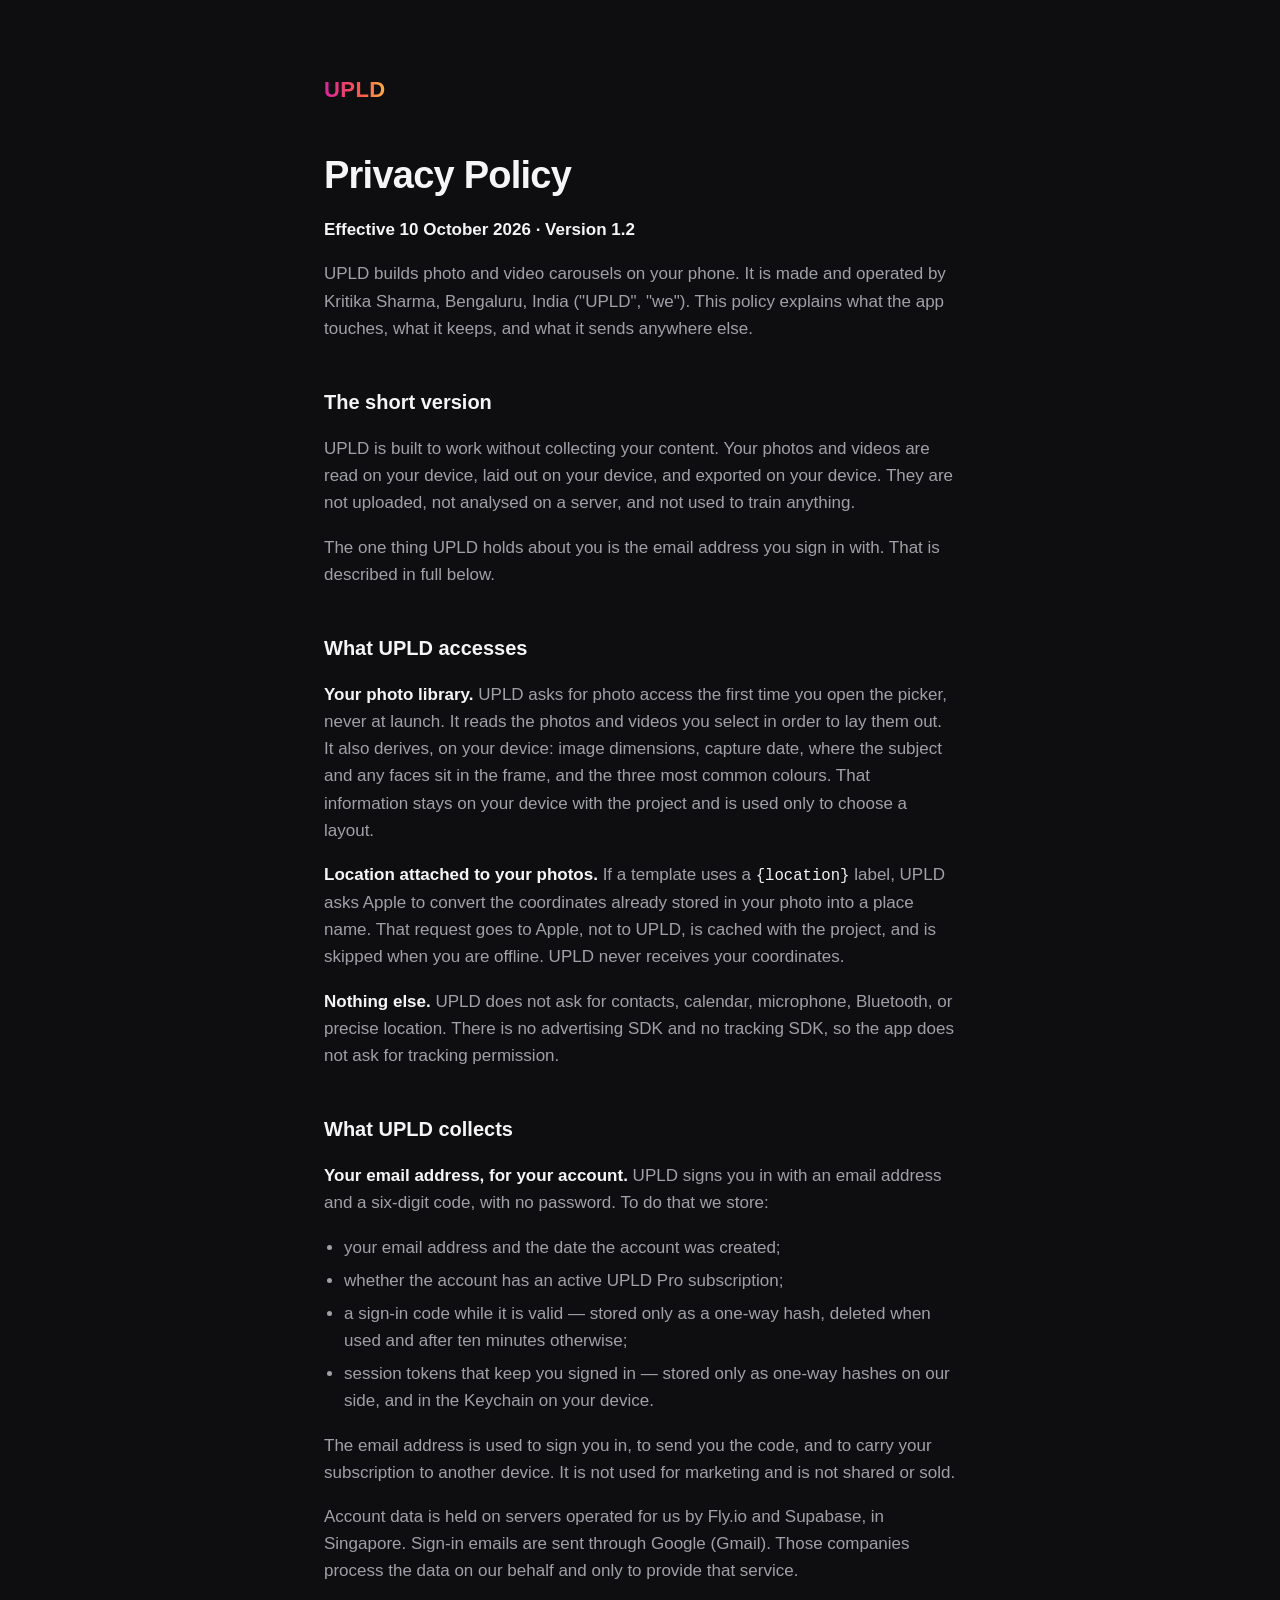
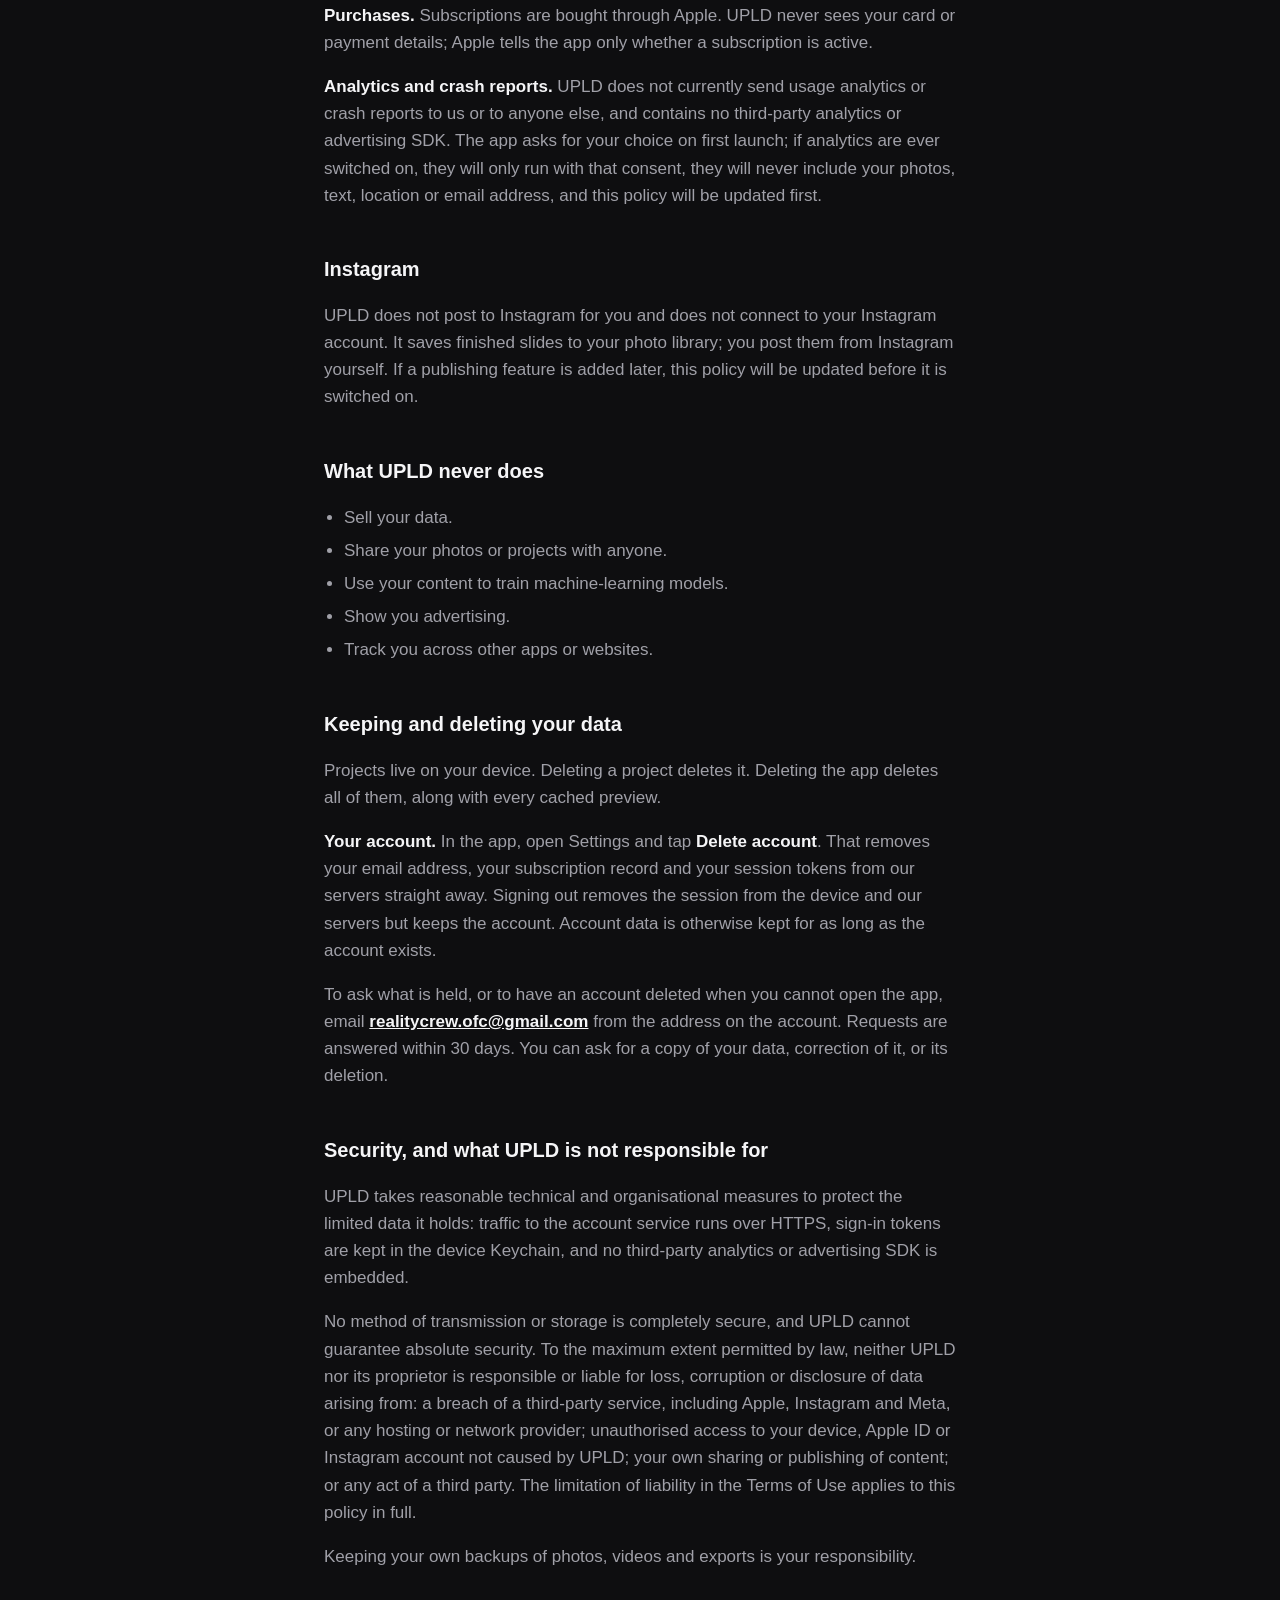
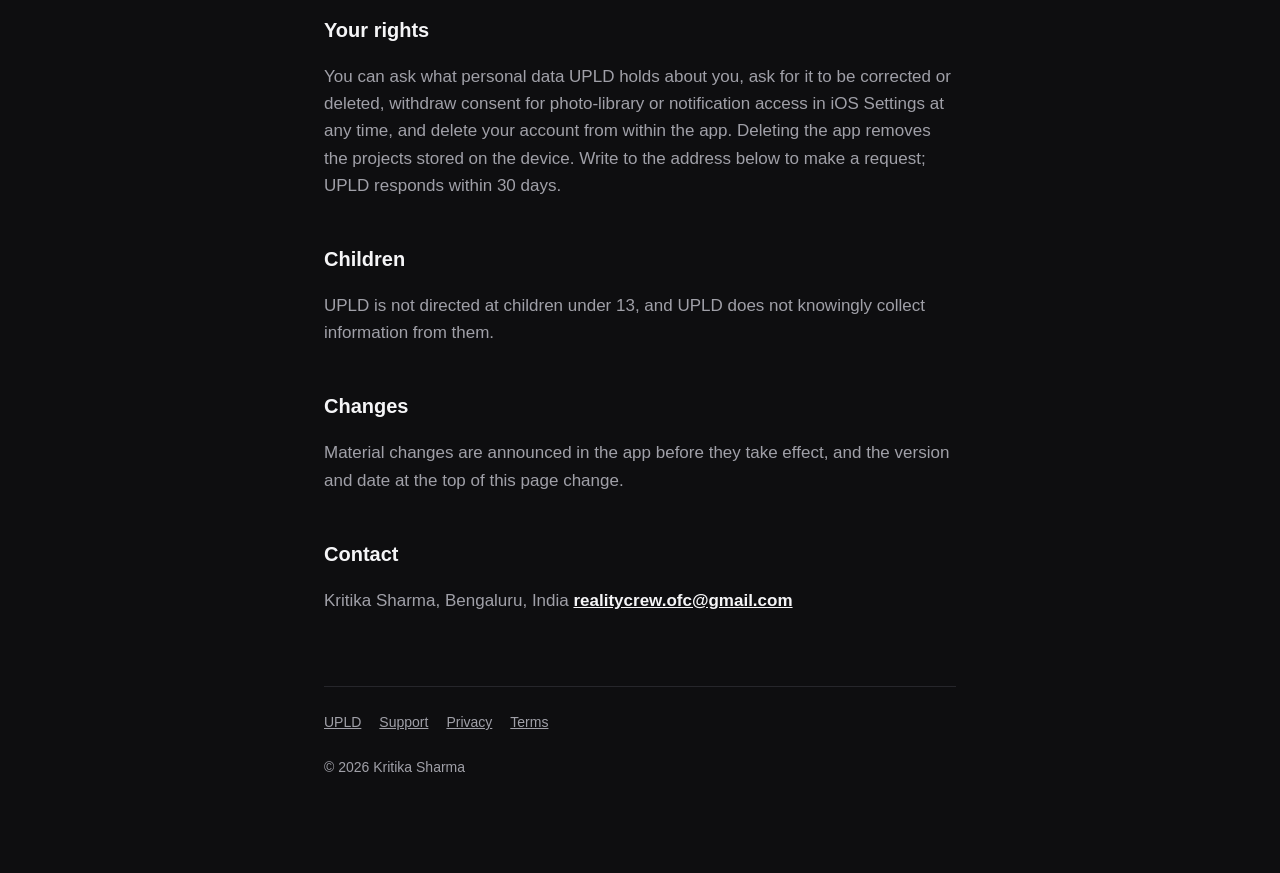
==== privacy.html @ e2f3b29d "Privacy Policy and Terms of Use" ====
<!doctype html>
<html lang="en"><head><meta charset="utf-8"><meta name="viewport" content="width=device-width,initial-scale=1">
<title>UPLD Privacy Policy</title>
<meta name="description" content="What UPLD accesses, what it keeps and what it sends anywhere else.">
<link rel="stylesheet" href="style.css"></head>
<body><main class="doc">
<a class="mark" href="./">UPLD</a>
<h1>Privacy Policy</h1>
<p><strong>Effective 10 October 2026 · Version 1.2</strong></p>
<p>UPLD builds photo and video carousels on your phone. It is made and operated by Kritika Sharma, Bengaluru, India ("UPLD", "we"). This policy explains what the app touches, what it keeps, and what it sends anywhere else.</p>
<h2>The short version</h2>
<p>UPLD is built to work without collecting your content. Your photos and videos are read on your device, laid out on your device, and exported on your device. They are not uploaded, not analysed on a server, and not used to train anything.</p>
<p>The one thing UPLD holds about you is the email address you sign in with. That is described in full below.</p>
<h2>What UPLD accesses</h2>
<p><strong>Your photo library.</strong> UPLD asks for photo access the first time you open the picker, never at launch. It reads the photos and videos you select in order to lay them out. It also derives, on your device: image dimensions, capture date, where the subject and any faces sit in the frame, and the three most common colours. That information stays on your device with the project and is used only to choose a layout.</p>
<p><strong>Location attached to your photos.</strong> If a template uses a <code>{location}</code> label, UPLD asks Apple to convert the coordinates already stored in your photo into a place name. That request goes to Apple, not to UPLD, is cached with the project, and is skipped when you are offline. UPLD never receives your coordinates.</p>
<p><strong>Nothing else.</strong> UPLD does not ask for contacts, calendar, microphone, Bluetooth, or precise location. There is no advertising SDK and no tracking SDK, so the app does not ask for tracking permission.</p>
<h2>What UPLD collects</h2>
<p><strong>Your email address, for your account.</strong> UPLD signs you in with an email address and a six-digit code, with no password. To do that we store:</p>
<ul><li>your email address and the date the account was created;</li><li>whether the account has an active UPLD Pro subscription;</li><li>a sign-in code while it is valid — stored only as a one-way hash, deleted when used and after ten minutes otherwise;</li><li>session tokens that keep you signed in — stored only as one-way hashes on our side, and in the Keychain on your device.</li></ul>
<p>The email address is used to sign you in, to send you the code, and to carry your subscription to another device. It is not used for marketing and is not shared or sold.</p>
<p>Account data is held on servers operated for us by Fly.io and Supabase, in Singapore. Sign-in emails are sent through Google (Gmail). Those companies process the data on our behalf and only to provide that service.</p>
<p><strong>Purchases.</strong> Subscriptions are bought through Apple. UPLD never sees your card or payment details; Apple tells the app only whether a subscription is active.</p>
<p><strong>Analytics and crash reports.</strong> UPLD does not currently send usage analytics or crash reports to us or to anyone else, and contains no third-party analytics or advertising SDK. The app asks for your choice on first launch; if analytics are ever switched on, they will only run with that consent, they will never include your photos, text, location or email address, and this policy will be updated first.</p>
<h2>Instagram</h2>
<p>UPLD does not post to Instagram for you and does not connect to your Instagram account. It saves finished slides to your photo library; you post them from Instagram yourself. If a publishing feature is added later, this policy will be updated before it is switched on.</p>
<h2>What UPLD never does</h2>
<ul><li>Sell your data.</li><li>Share your photos or projects with anyone.</li><li>Use your content to train machine-learning models.</li><li>Show you advertising.</li><li>Track you across other apps or websites.</li></ul>
<h2>Keeping and deleting your data</h2>
<p>Projects live on your device. Deleting a project deletes it. Deleting the app deletes all of them, along with every cached preview.</p>
<p><strong>Your account.</strong> In the app, open Settings and tap <strong>Delete account</strong>. That removes your email address, your subscription record and your session tokens from our servers straight away. Signing out removes the session from the device and our servers but keeps the account. Account data is otherwise kept for as long as the account exists.</p>
<p>To ask what is held, or to have an account deleted when you cannot open the app, email <strong><a href="mailto:realitycrew.ofc@gmail.com">realitycrew.ofc@gmail.com</a></strong> from the address on the account. Requests are answered within 30 days. You can ask for a copy of your data, correction of it, or its deletion.</p>
<h2>Security, and what UPLD is not responsible for</h2>
<p>UPLD takes reasonable technical and organisational measures to protect the limited data it holds: traffic to the account service runs over HTTPS, sign-in tokens are kept in the device Keychain, and no third-party analytics or advertising SDK is embedded.</p>
<p>No method of transmission or storage is completely secure, and UPLD cannot guarantee absolute security. To the maximum extent permitted by law, neither UPLD nor its proprietor is responsible or liable for loss, corruption or disclosure of data arising from: a breach of a third-party service, including Apple, Instagram and Meta, or any hosting or network provider; unauthorised access to your device, Apple ID or Instagram account not caused by UPLD; your own sharing or publishing of content; or any act of a third party. The limitation of liability in the Terms of Use applies to this policy in full.</p>
<p>Keeping your own backups of photos, videos and exports is your responsibility.</p>
<h2>Your rights</h2>
<p>You can ask what personal data UPLD holds about you, ask for it to be corrected or deleted, withdraw consent for photo-library or notification access in iOS Settings at any time, and delete your account from within the app. Deleting the app removes the projects stored on the device. Write to the address below to make a request; UPLD responds within 30 days.</p>
<h2>Children</h2>
<p>UPLD is not directed at children under 13, and UPLD does not knowingly collect information from them.</p>
<h2>Changes</h2>
<p>Material changes are announced in the app before they take effect, and the version and date at the top of this page change.</p>
<h2>Contact</h2>
<p>Kritika Sharma, Bengaluru, India <strong><a href="mailto:realitycrew.ofc@gmail.com">realitycrew.ofc@gmail.com</a></strong></p>
<footer><a href="./">UPLD</a><a href="support.html">Support</a><a href="privacy.html">Privacy</a><a href="terms.html">Terms</a><br><br>© 2026 Kritika Sharma</footer>
</main></body></html>
---- style.css ----
:root{--bg:#0e0e10;--ink:#f5f5f7;--dim:#a0a0a8;--line:#26262b;--card:#17171a}
*{box-sizing:border-box}
body{margin:0;background:var(--bg);color:var(--ink);font:17px/1.6 -apple-system,BlinkMacSystemFont,"Inter","Segoe UI",Roboto,sans-serif;-webkit-font-smoothing:antialiased}
main{max-width:680px;margin:0 auto;padding:72px 24px 96px}
.mark{font-weight:800;font-size:22px;letter-spacing:.02em;background:linear-gradient(90deg,#d6249f,#fd5949 60%,#fdb045);-webkit-background-clip:text;background-clip:text;color:transparent;text-decoration:none}
h1{font-size:44px;line-height:1.08;letter-spacing:-.02em;margin:56px 0 20px;text-wrap:balance}
h2{font-size:21px;margin:44px 0 10px}
p,li{color:var(--dim)}
p strong,li strong{color:var(--ink);font-weight:600}
ul{padding-left:20px}
a{color:var(--ink)}
.card{background:var(--card);border:1px solid var(--line);border-radius:18px;padding:22px 24px;margin:16px 0}
.card h2{margin-top:0}
footer{margin-top:72px;padding-top:24px;border-top:1px solid var(--line);font-size:14px;color:var(--dim)}
footer a{color:var(--dim);margin-right:18px}
@media (max-width:480px){h1{font-size:34px}main{padding-top:48px}}

.doc h1{font-size:38px;margin-top:48px}
.doc h2{font-size:20px}
.doc h3{font-size:17px;margin:28px 0 6px}
.doc code{font-family:ui-monospace,Menlo,monospace;font-size:.92em;color:var(--ink)}
.doc li{margin:6px 0}
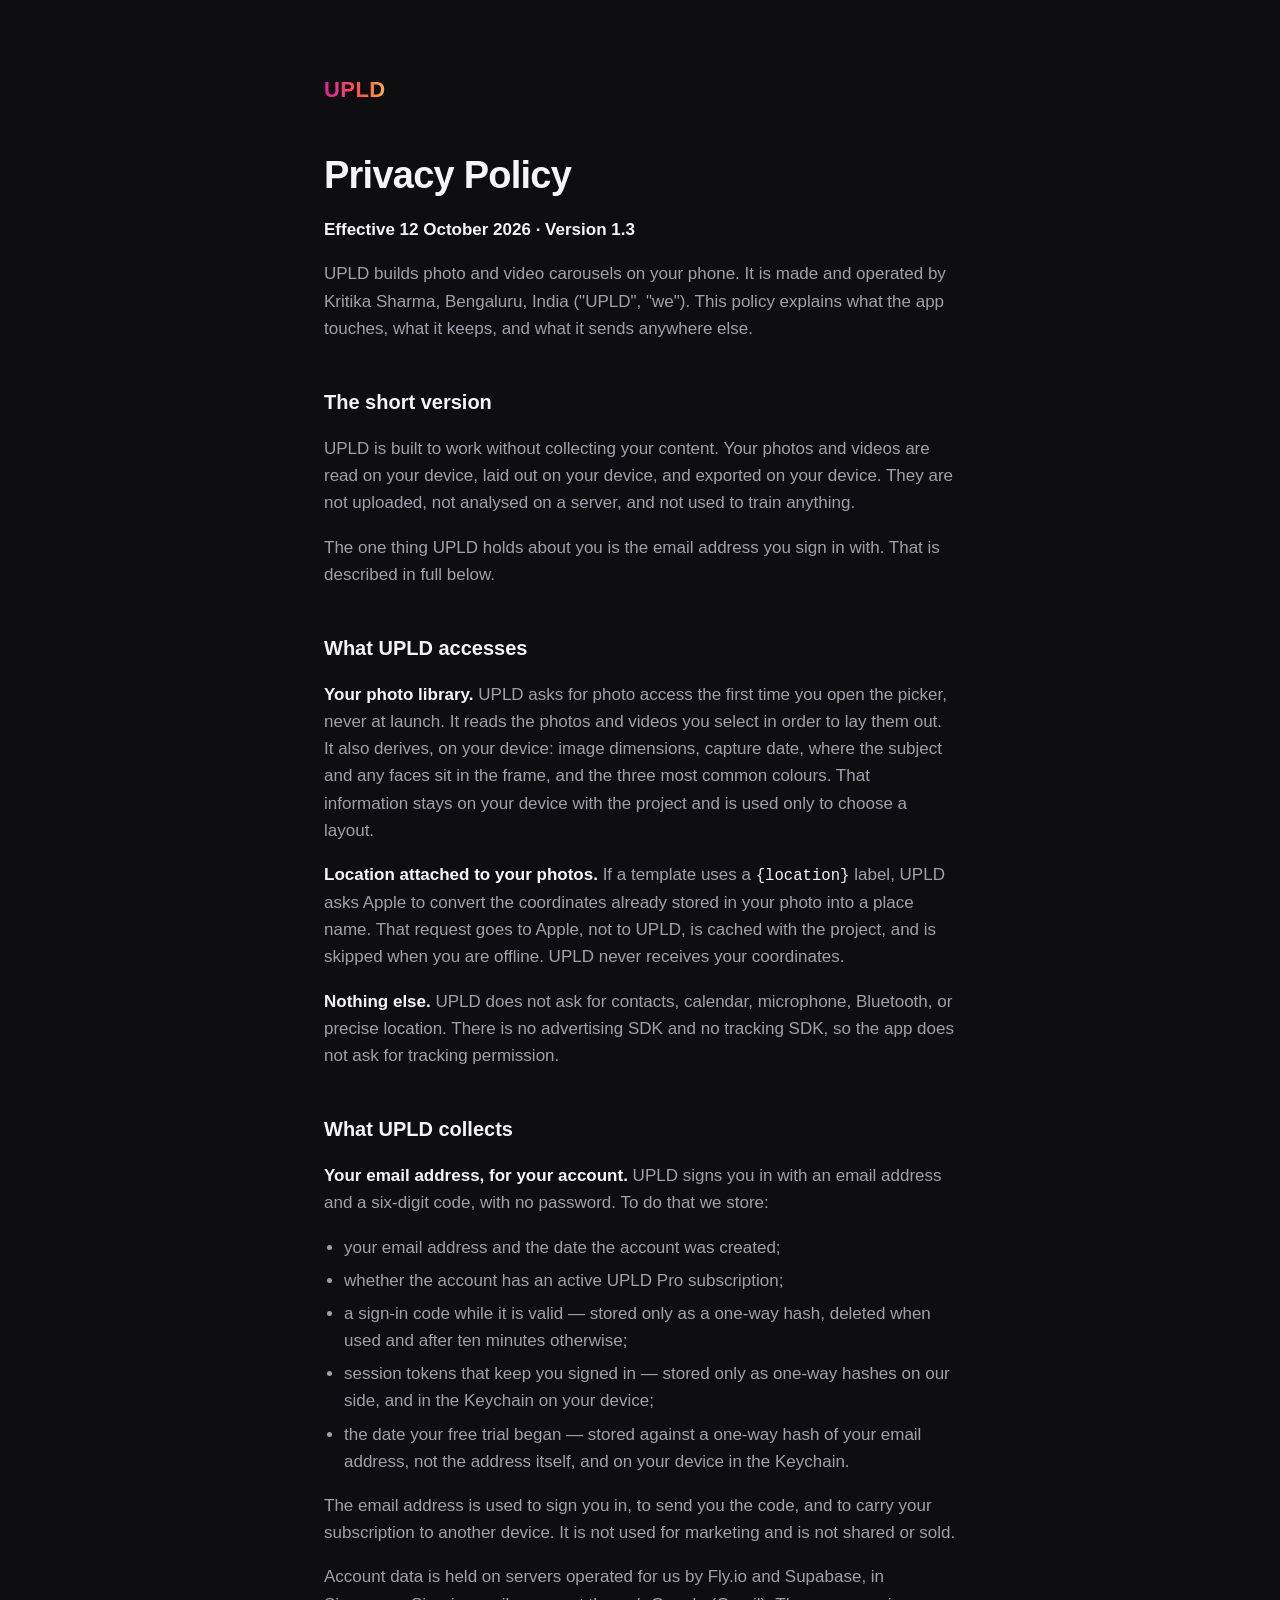
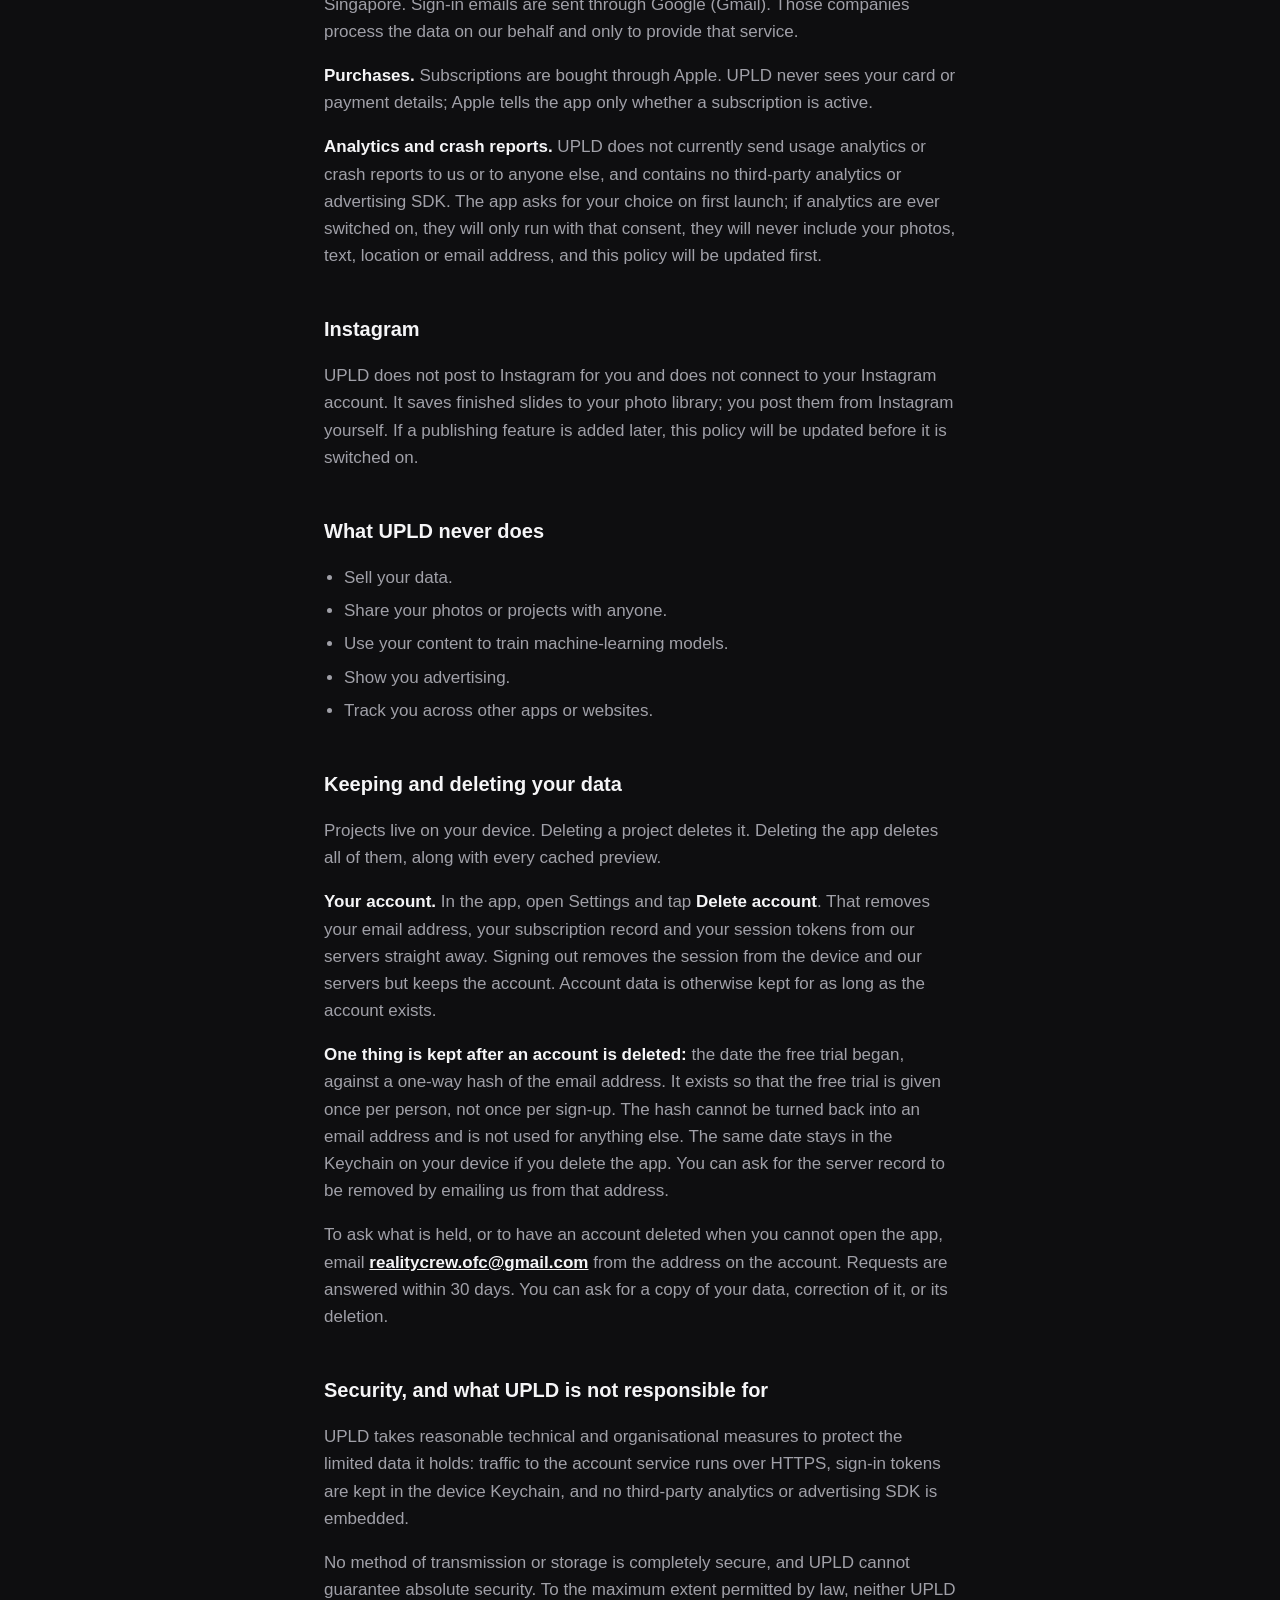
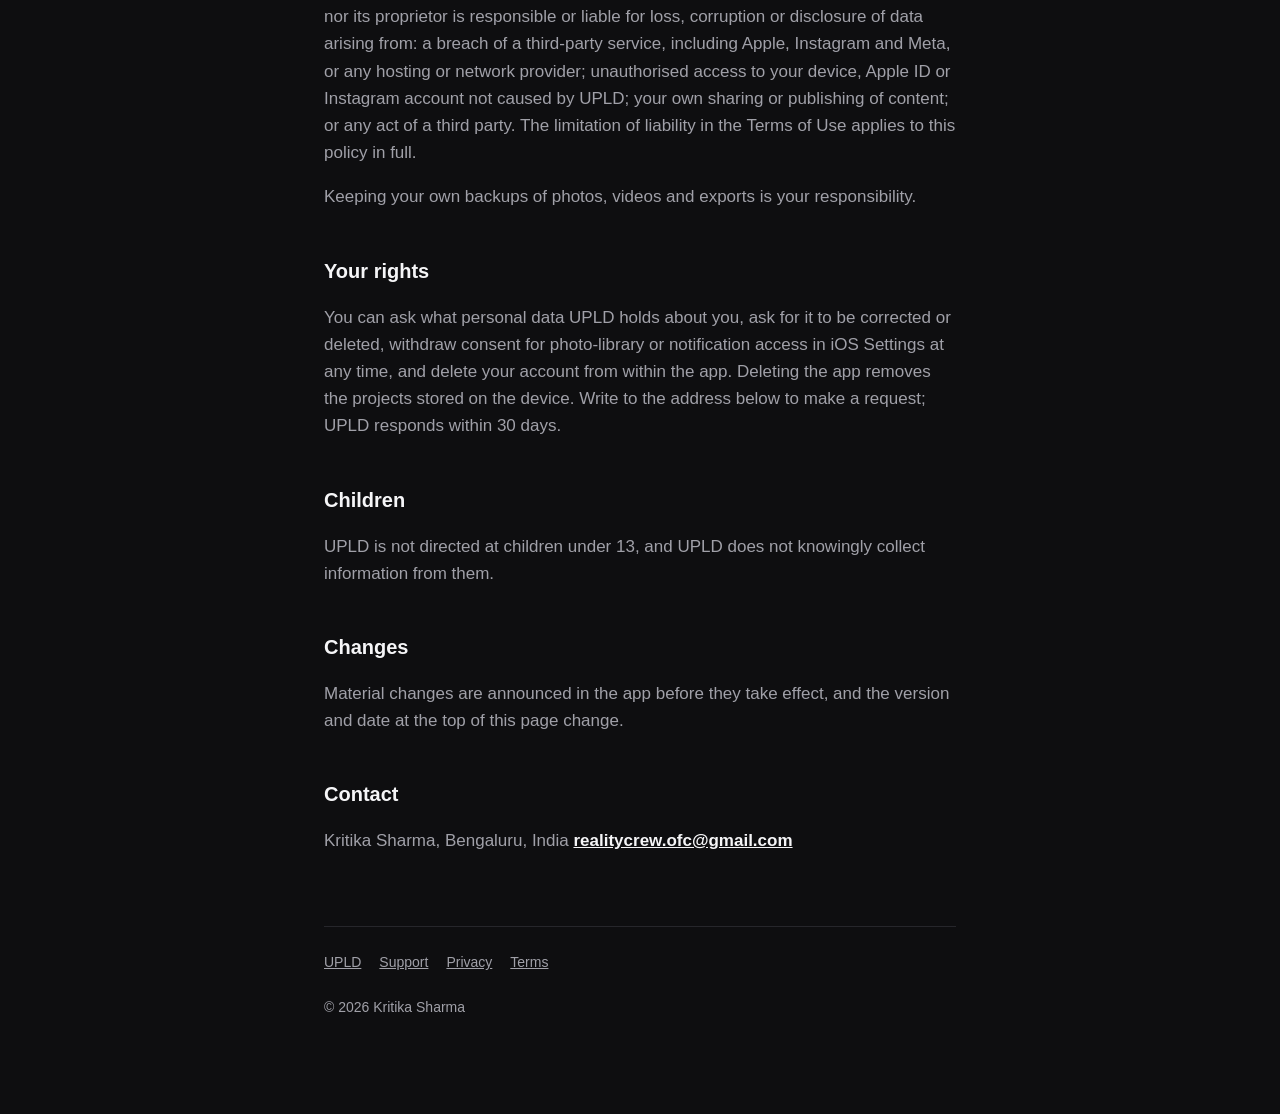
==== commit d6ecf446: "Privacy Policy 1.3: the free-trial start date is kept after an account is deleted Co-Authored-By: Cl" ====
--- a/privacy.html
+++ b/privacy.html
@@ -6,7 +6,7 @@
 <body><main class="doc">
 <a class="mark" href="./">UPLD</a>
 <h1>Privacy Policy</h1>
-<p><strong>Effective 10 October 2026 · Version 1.2</strong></p>
+<p><strong>Effective 12 October 2026 · Version 1.3</strong></p>
 <p>UPLD builds photo and video carousels on your phone. It is made and operated by Kritika Sharma, Bengaluru, India ("UPLD", "we"). This policy explains what the app touches, what it keeps, and what it sends anywhere else.</p>
 <h2>The short version</h2>
 <p>UPLD is built to work without collecting your content. Your photos and videos are read on your device, laid out on your device, and exported on your device. They are not uploaded, not analysed on a server, and not used to train anything.</p>
@@ -17,7 +17,7 @@
 <p><strong>Nothing else.</strong> UPLD does not ask for contacts, calendar, microphone, Bluetooth, or precise location. There is no advertising SDK and no tracking SDK, so the app does not ask for tracking permission.</p>
 <h2>What UPLD collects</h2>
 <p><strong>Your email address, for your account.</strong> UPLD signs you in with an email address and a six-digit code, with no password. To do that we store:</p>
-<ul><li>your email address and the date the account was created;</li><li>whether the account has an active UPLD Pro subscription;</li><li>a sign-in code while it is valid — stored only as a one-way hash, deleted when used and after ten minutes otherwise;</li><li>session tokens that keep you signed in — stored only as one-way hashes on our side, and in the Keychain on your device.</li></ul>
+<ul><li>your email address and the date the account was created;</li><li>whether the account has an active UPLD Pro subscription;</li><li>a sign-in code while it is valid — stored only as a one-way hash, deleted when used and after ten minutes otherwise;</li><li>session tokens that keep you signed in — stored only as one-way hashes on our side, and in the Keychain on your device;</li><li>the date your free trial began — stored against a one-way hash of your email address, not the address itself, and on your device in the Keychain.</li></ul>
 <p>The email address is used to sign you in, to send you the code, and to carry your subscription to another device. It is not used for marketing and is not shared or sold.</p>
 <p>Account data is held on servers operated for us by Fly.io and Supabase, in Singapore. Sign-in emails are sent through Google (Gmail). Those companies process the data on our behalf and only to provide that service.</p>
 <p><strong>Purchases.</strong> Subscriptions are bought through Apple. UPLD never sees your card or payment details; Apple tells the app only whether a subscription is active.</p>
@@ -29,6 +29,7 @@
 <h2>Keeping and deleting your data</h2>
 <p>Projects live on your device. Deleting a project deletes it. Deleting the app deletes all of them, along with every cached preview.</p>
 <p><strong>Your account.</strong> In the app, open Settings and tap <strong>Delete account</strong>. That removes your email address, your subscription record and your session tokens from our servers straight away. Signing out removes the session from the device and our servers but keeps the account. Account data is otherwise kept for as long as the account exists.</p>
+<p><strong>One thing is kept after an account is deleted:</strong> the date the free trial began, against a one-way hash of the email address. It exists so that the free trial is given once per person, not once per sign-up. The hash cannot be turned back into an email address and is not used for anything else. The same date stays in the Keychain on your device if you delete the app. You can ask for the server record to be removed by emailing us from that address.</p>
 <p>To ask what is held, or to have an account deleted when you cannot open the app, email <strong><a href="mailto:realitycrew.ofc@gmail.com">realitycrew.ofc@gmail.com</a></strong> from the address on the account. Requests are answered within 30 days. You can ask for a copy of your data, correction of it, or its deletion.</p>
 <h2>Security, and what UPLD is not responsible for</h2>
 <p>UPLD takes reasonable technical and organisational measures to protect the limited data it holds: traffic to the account service runs over HTTPS, sign-in tokens are kept in the device Keychain, and no third-party analytics or advertising SDK is embedded.</p>
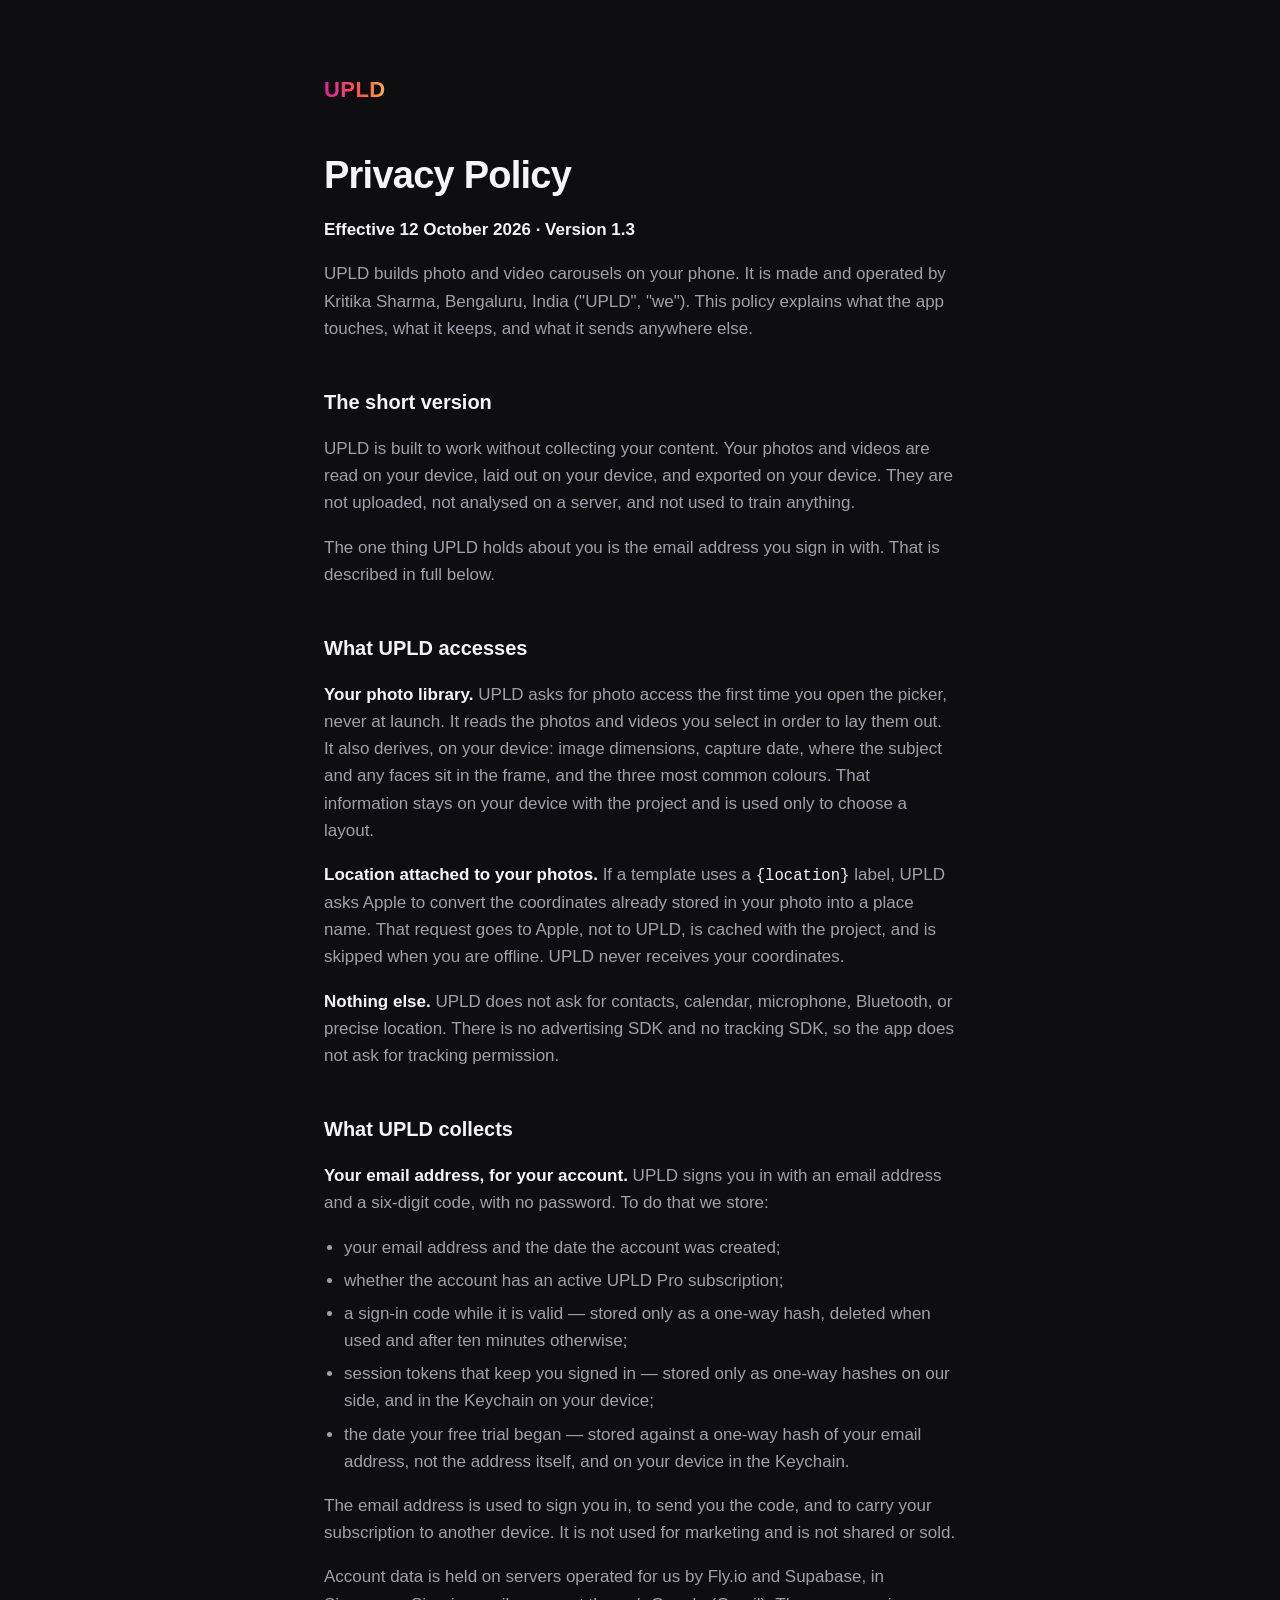
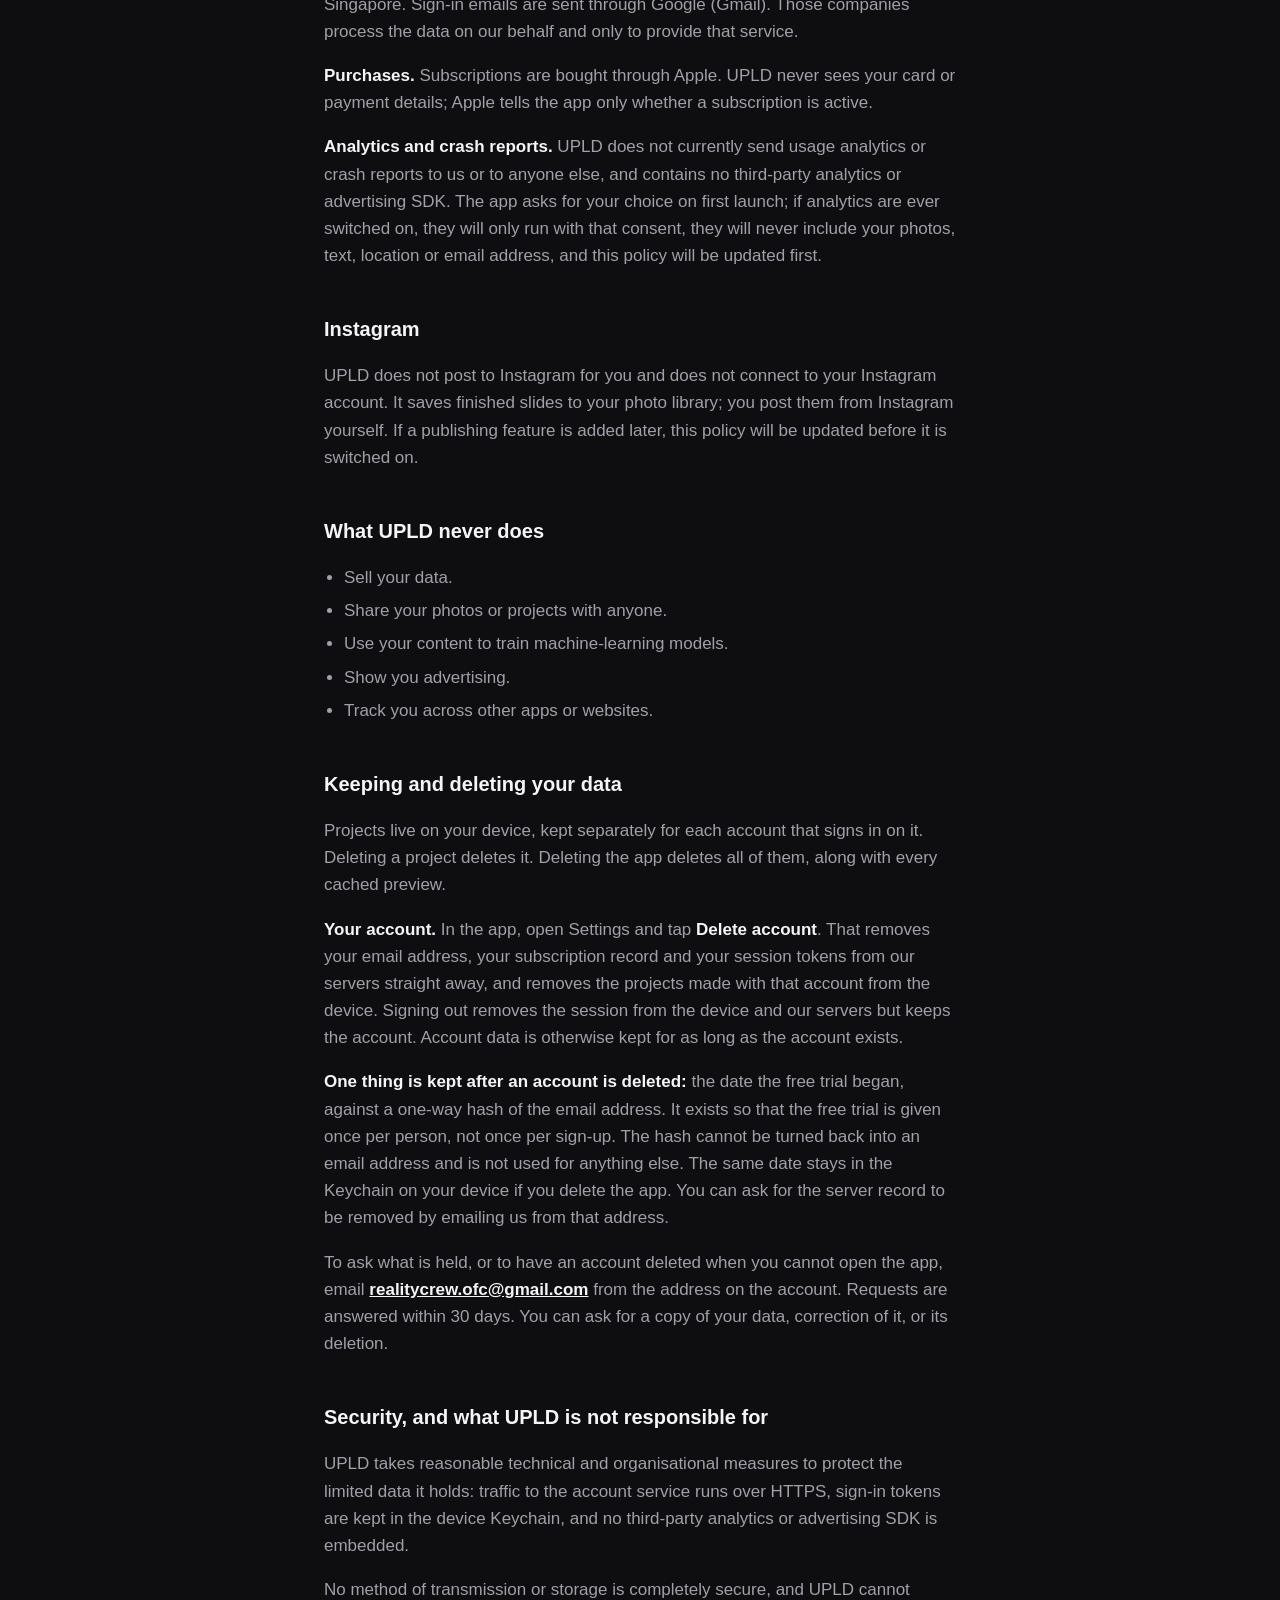
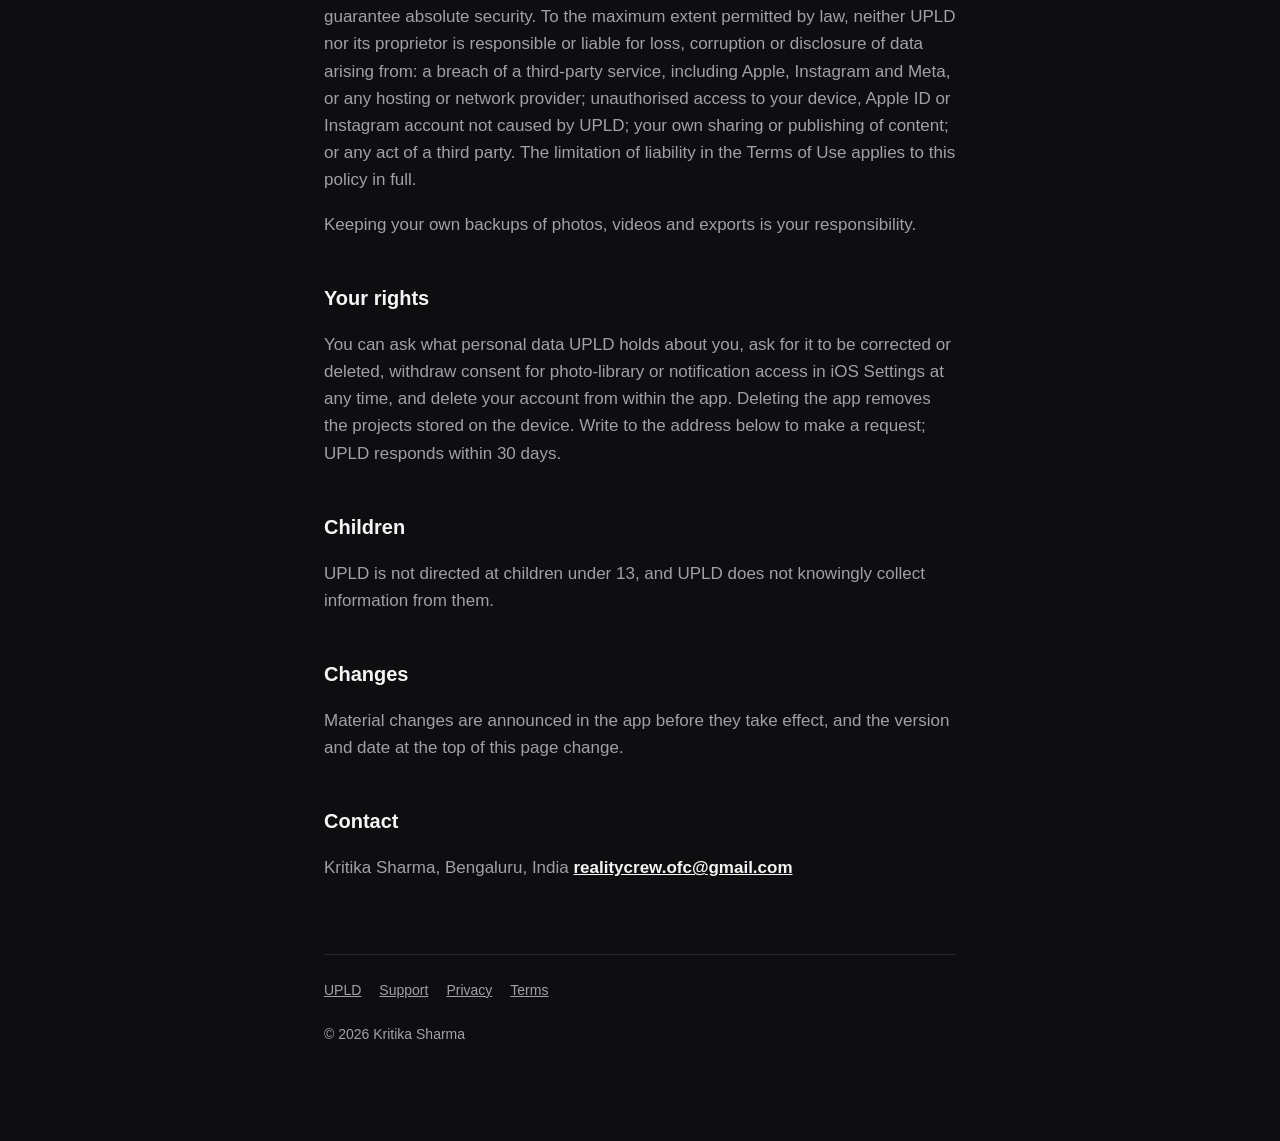
==== commit 014bb896: "Privacy: projects are kept per account; deleting an account removes them" ====
--- a/privacy.html
+++ b/privacy.html
@@ -27,8 +27,8 @@
 <h2>What UPLD never does</h2>
 <ul><li>Sell your data.</li><li>Share your photos or projects with anyone.</li><li>Use your content to train machine-learning models.</li><li>Show you advertising.</li><li>Track you across other apps or websites.</li></ul>
 <h2>Keeping and deleting your data</h2>
-<p>Projects live on your device. Deleting a project deletes it. Deleting the app deletes all of them, along with every cached preview.</p>
-<p><strong>Your account.</strong> In the app, open Settings and tap <strong>Delete account</strong>. That removes your email address, your subscription record and your session tokens from our servers straight away. Signing out removes the session from the device and our servers but keeps the account. Account data is otherwise kept for as long as the account exists.</p>
+<p>Projects live on your device, kept separately for each account that signs in on it. Deleting a project deletes it. Deleting the app deletes all of them, along with every cached preview.</p>
+<p><strong>Your account.</strong> In the app, open Settings and tap <strong>Delete account</strong>. That removes your email address, your subscription record and your session tokens from our servers straight away, and removes the projects made with that account from the device. Signing out removes the session from the device and our servers but keeps the account. Account data is otherwise kept for as long as the account exists.</p>
 <p><strong>One thing is kept after an account is deleted:</strong> the date the free trial began, against a one-way hash of the email address. It exists so that the free trial is given once per person, not once per sign-up. The hash cannot be turned back into an email address and is not used for anything else. The same date stays in the Keychain on your device if you delete the app. You can ask for the server record to be removed by emailing us from that address.</p>
 <p>To ask what is held, or to have an account deleted when you cannot open the app, email <strong><a href="mailto:realitycrew.ofc@gmail.com">realitycrew.ofc@gmail.com</a></strong> from the address on the account. Requests are answered within 30 days. You can ask for a copy of your data, correction of it, or its deletion.</p>
 <h2>Security, and what UPLD is not responsible for</h2>
